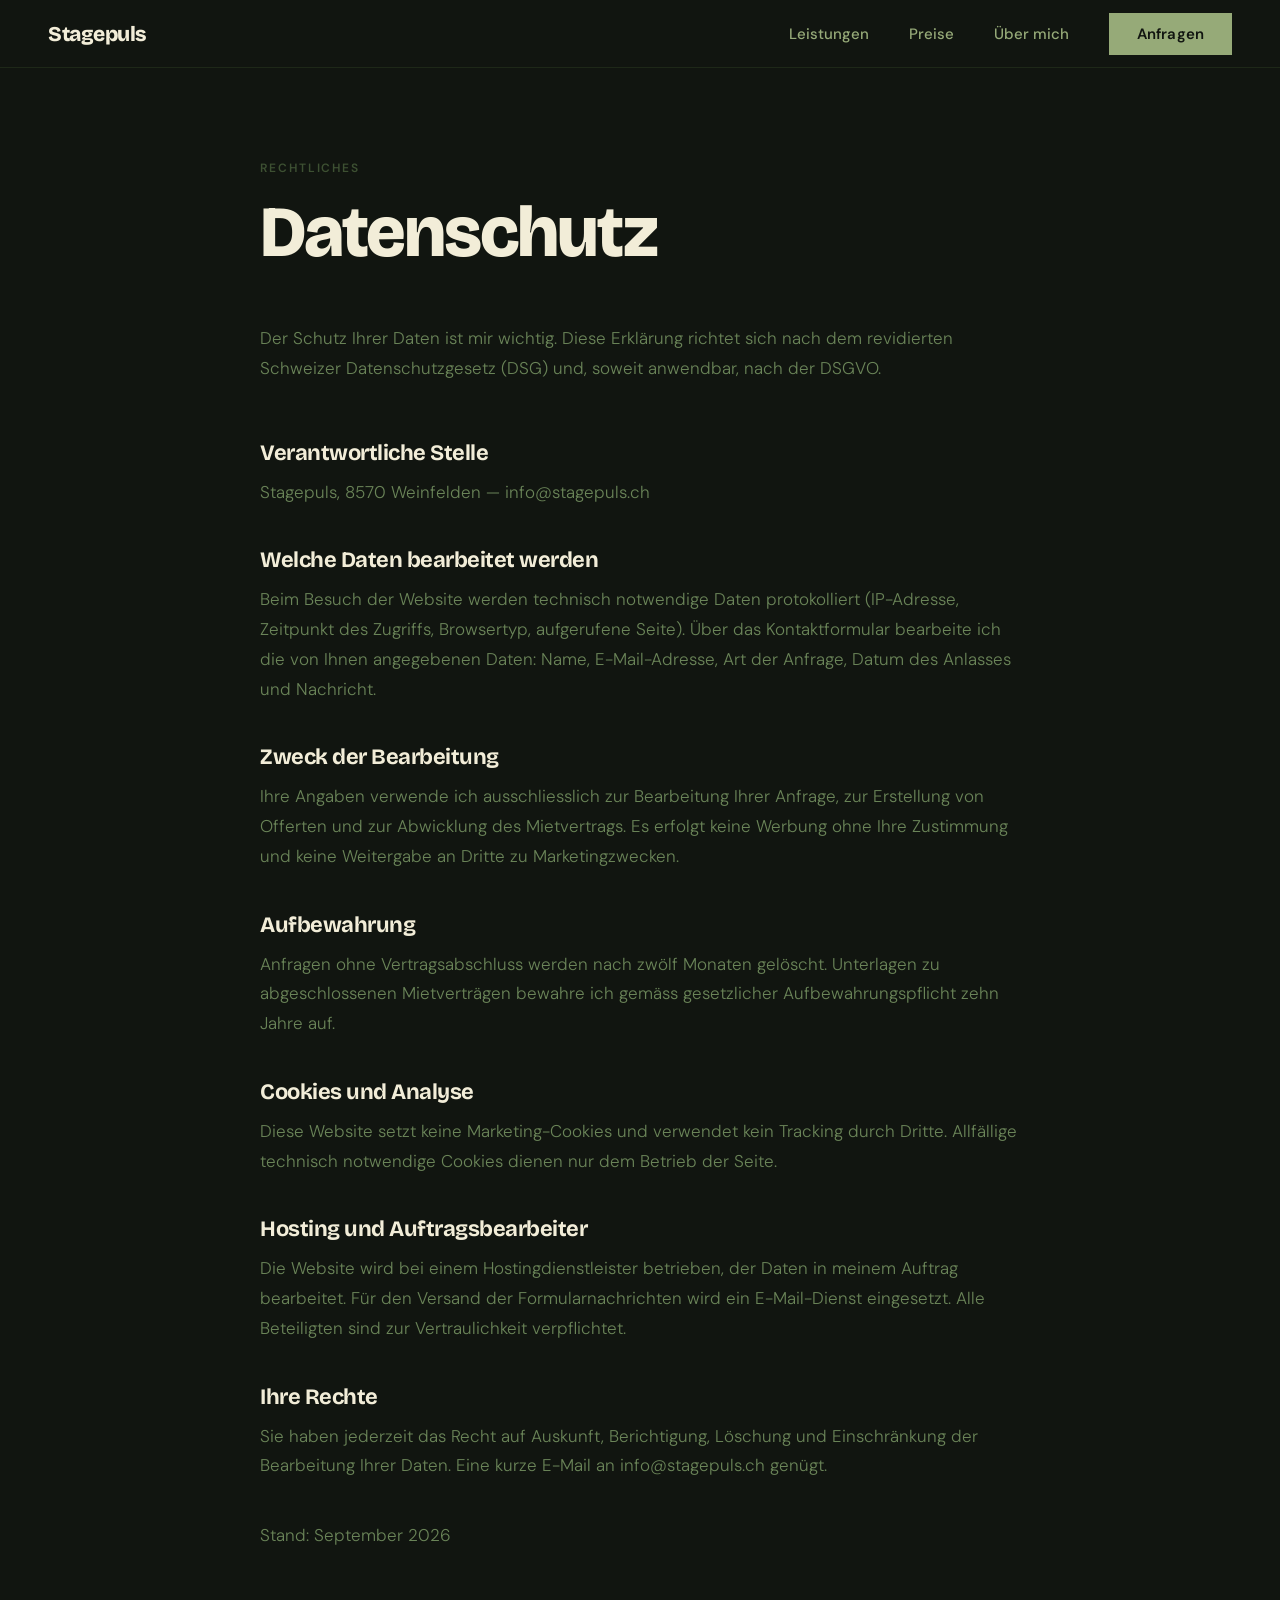
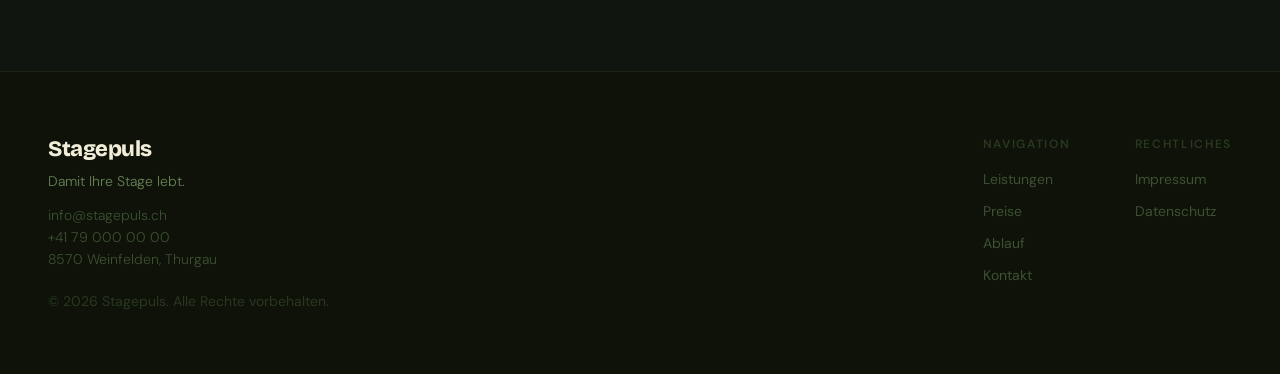
==== datenschutz.html @ b359ba01 "Add Stagepuls website as static HTML/CSS/JS Converts the design canvas draft into a plain multi-page" ====
<!DOCTYPE html>
<html lang="de-CH">
<head>
<meta charset="utf-8">
<meta name="viewport" content="width=device-width, initial-scale=1">
<title>Datenschutz | Stagepuls</title>
<meta name="description" content="Datenschutzerklärung von Stagepuls, Weinfelden.">
<link rel="canonical" href="https://stagepuls.ch/datenschutz.html">
<link rel="preconnect" href="https://fonts.googleapis.com">
<link rel="preconnect" href="https://fonts.gstatic.com" crossorigin>
<link href="https://fonts.googleapis.com/css2?family=Bricolage+Grotesque:opsz,wght@12..96,400;12..96,600;12..96,700;12..96,800&family=DM+Sans:wght@300;400;500;600&display=swap" rel="stylesheet">
<link rel="stylesheet" href="assets/style.css">
</head>
<body>

<nav class="nav">
  <a href="index.html" class="nav__logo">Stagepuls</a>
  <div class="nav__links">
    <a href="index.html#leistungen" class="nav__link">Leistungen</a>
    <a href="index.html#preise" class="nav__link">Preise</a>
    <a href="index.html#ueber" class="nav__link">Über mich</a>
    <button type="button" class="btn btn--primary" data-open-modal>Anfragen</button>
  </div>
</nav>

<section class="legal">
  <div class="legal__inner">
    <p class="eyebrow">Rechtliches</p>
    <h1 class="legal__title">Datenschutz</h1>
    <p class="legal__intro">Der Schutz Ihrer Daten ist mir wichtig. Diese Erklärung richtet sich nach dem revidierten Schweizer Datenschutzgesetz (DSG) und, soweit anwendbar, nach der DSGVO.</p>
    <div class="legal__blocks">
      <div>
        <h2>Verantwortliche Stelle</h2>
        <p>Stagepuls, 8570 Weinfelden — info@stagepuls.ch</p>
      </div>
      <div>
        <h2>Welche Daten bearbeitet werden</h2>
        <p>Beim Besuch der Website werden technisch notwendige Daten protokolliert (IP-Adresse, Zeitpunkt des Zugriffs, Browsertyp, aufgerufene Seite). Über das Kontaktformular bearbeite ich die von Ihnen angegebenen Daten: Name, E-Mail-Adresse, Art der Anfrage, Datum des Anlasses und Nachricht.</p>
      </div>
      <div>
        <h2>Zweck der Bearbeitung</h2>
        <p>Ihre Angaben verwende ich ausschliesslich zur Bearbeitung Ihrer Anfrage, zur Erstellung von Offerten und zur Abwicklung des Mietvertrags. Es erfolgt keine Werbung ohne Ihre Zustimmung und keine Weitergabe an Dritte zu Marketingzwecken.</p>
      </div>
      <div>
        <h2>Aufbewahrung</h2>
        <p>Anfragen ohne Vertragsabschluss werden nach zwölf Monaten gelöscht. Unterlagen zu abgeschlossenen Mietverträgen bewahre ich gemäss gesetzlicher Aufbewahrungspflicht zehn Jahre auf.</p>
      </div>
      <div>
        <h2>Cookies und Analyse</h2>
        <p>Diese Website setzt keine Marketing-Cookies und verwendet kein Tracking durch Dritte. Allfällige technisch notwendige Cookies dienen nur dem Betrieb der Seite.</p>
      </div>
      <div>
        <h2>Hosting und Auftragsbearbeiter</h2>
        <p>Die Website wird bei einem Hostingdienstleister betrieben, der Daten in meinem Auftrag bearbeitet. Für den Versand der Formularnachrichten wird ein E-Mail-Dienst eingesetzt. Alle Beteiligten sind zur Vertraulichkeit verpflichtet.</p>
      </div>
      <div>
        <h2>Ihre Rechte</h2>
        <p>Sie haben jederzeit das Recht auf Auskunft, Berichtigung, Löschung und Einschränkung der Bearbeitung Ihrer Daten. Eine kurze E-Mail an info@stagepuls.ch genügt.</p>
      </div>
      <p class="legal__stamp">Stand: September 2026</p>
    </div>
  </div>
</section>

<footer class="footer">
  <div class="footer__inner">
    <div>
      <p class="footer__brand">Stagepuls</p>
      <p class="footer__tagline">Damit Ihre Stage lebt.</p>
      <div class="footer__meta">
        <p>info@stagepuls.ch</p>
        <p>+41 79 000 00 00</p>
        <p>8570 Weinfelden, Thurgau</p>
      </div>
      <p class="footer__copy">© 2026 Stagepuls. Alle Rechte vorbehalten.</p>
    </div>
    <div class="footer__cols">
      <div class="footer__col">
        <p class="footer__col-title">Navigation</p>
        <a href="index.html#leistungen">Leistungen</a>
        <a href="index.html#preise">Preise</a>
        <a href="index.html#ablauf">Ablauf</a>
        <a href="index.html#kontakt">Kontakt</a>
      </div>
      <div class="footer__col">
        <p class="footer__col-title">Rechtliches</p>
        <a href="impressum.html">Impressum</a>
        <a href="datenschutz.html">Datenschutz</a>
      </div>
    </div>
  </div>
</footer>

<div id="anfrage-modal" class="modal-overlay" data-close-modal>
  <div class="modal">
    <button type="button" class="modal__close" data-close-modal aria-label="Schliessen">×</button>
    <p class="modal__eyebrow">Anfrage</p>
    <h3 class="modal__title">Reden wir über<br>Ihren Anlass.</h3>
    <form action="https://formsubmit.co/info@stagepuls.ch" method="POST" class="form">
      <div class="field">
        <label for="modal-name">Name *</label>
        <input type="text" id="modal-name" name="name" placeholder="Max Muster" required>
      </div>
      <div class="field">
        <label for="modal-email">E-Mail *</label>
        <input type="email" id="modal-email" name="email" placeholder="name@beispiel.ch" required>
      </div>
      <div class="field">
        <label for="modal-anfrage">Art der Anfrage</label>
        <select id="modal-anfrage" name="anfrage">
          <option value="">Bitte wählen …</option>
          <option value="ton">Tonanlage</option>
          <option value="licht">Lichttechnik</option>
          <option value="tonlicht">Ton und Licht</option>
          <option value="dj">DJ für den Abend</option>
          <option value="paket-klein">Paket Klein und stimmig</option>
          <option value="paket-abend">Paket Der ganze Abend</option>
          <option value="paket-buehne">Paket Grosse Stage</option>
          <option value="beratung">Allgemeine Anfrage</option>
        </select>
      </div>
      <div class="field">
        <label for="modal-datum">Datum des Anlasses</label>
        <input type="date" id="modal-datum" name="datum">
      </div>
      <div class="field">
        <label for="modal-nachricht">Nachricht *</label>
        <textarea id="modal-nachricht" name="nachricht" placeholder="Ort, Gästezahl, Lieferung gewünscht?" rows="5" required></textarea>
      </div>
      <button type="submit" class="btn--submit">Nachricht senden →</button>
    </form>
  </div>
</div>

<script src="assets/script.js"></script>
</body>
</html>
---- assets/style.css ----
/* Stagepuls — global styles */

:root {
  --bg-darkest: #111510;
  --bg-dark: #181f13;
  --bg-card: #1e2818;
  --bg-card-hover: #242f1c;
  --bg-input: #1a2314;
  --bg-footer: #0e1209;
  --border: #2d3c26;
  --border-soft: #1e2818;
  --border-footer: #1a2214;
  --text: #f2edd8;
  --text-muted: #6a8458;
  --text-muted-light: #8aaa70;
  --text-dim: #3d5032;
  --text-dimmer: #2a3820;
  --accent: #96aa78;
  --accent-hover: #aac484;
  --gold: #c49050;
  --font-heading: 'Bricolage Grotesque', sans-serif;
  --font-body: 'DM Sans', system-ui, sans-serif;
}

*, *::before, *::after {
  box-sizing: border-box;
  margin: 0;
  padding: 0;
}

html {
  scroll-behavior: smooth;
}

body {
  background: var(--bg-dark);
  color: var(--text);
  font-family: var(--font-body);
  -webkit-font-smoothing: antialiased;
}

section, footer {
  scroll-margin-top: 80px;
}

::placeholder {
  color: var(--text-dim);
}

input, select, textarea, button {
  font-family: inherit;
}

a {
  color: inherit;
  text-decoration: none;
}

a:hover {
  color: var(--accent);
}

option {
  background: #1e2818;
  color: var(--text);
}

@keyframes fadeIn {
  from { opacity: 0; }
  to { opacity: 1; }
}

/* Reveal-on-scroll animation base state */
[data-animate], [data-hero-animate] {
  opacity: 0;
  transform: translateY(36px);
  transition: opacity 0.7s ease, transform 0.7s ease;
}

[data-hero-animate] {
  transform: translateY(28px);
}

[data-animate].is-visible, [data-hero-animate].is-visible {
  opacity: 1;
  transform: translateY(0);
}

/* Navigation */
.nav {
  position: fixed;
  top: 0;
  left: 0;
  right: 0;
  z-index: 1000;
  background: var(--bg-darkest);
  border-bottom: 1px solid var(--border-soft);
  height: 68px;
  display: flex;
  align-items: center;
  padding: 0 48px;
  justify-content: space-between;
  gap: 24px;
}

.nav__logo {
  font-family: var(--font-heading);
  font-weight: 800;
  font-size: 21px;
  color: var(--text);
  letter-spacing: -0.5px;
}

.nav__links {
  display: flex;
  align-items: center;
  gap: 40px;
}

.nav__link {
  font-size: 15px;
  font-weight: 500;
  color: var(--accent);
  transition: opacity 0.15s;
}

.nav__link:hover {
  opacity: 0.65;
  color: var(--accent);
}

.btn {
  border: none;
  cursor: pointer;
  letter-spacing: 0.01em;
  font-weight: 600;
}

.btn--primary {
  background: var(--accent);
  color: var(--bg-darkest);
  padding: 11px 28px;
  font-size: 15px;
  transition: background 0.15s;
}

.btn--primary:hover {
  background: var(--accent-hover);
  color: var(--bg-darkest);
}

/* Hero */
.hero {
  background: var(--bg-darkest);
  min-height: 100vh;
  display: flex;
  flex-direction: column;
  justify-content: flex-end;
  padding: 0 48px 80px;
}

.hero__inner {
  max-width: 1200px;
  margin: 0 auto;
  width: 100%;
  padding-top: 160px;
}

.hero__eyebrow {
  font-size: 12px;
  font-weight: 600;
  letter-spacing: 0.18em;
  color: var(--text-dim);
  text-transform: uppercase;
  margin-bottom: 40px;
}

.hero__title {
  font-family: var(--font-heading);
  font-weight: 800;
  font-size: clamp(56px, 9vw, 128px);
  line-height: 0.93;
  color: var(--text);
  letter-spacing: -3px;
  margin-bottom: 56px;
}

.hero__row {
  display: flex;
  align-items: flex-start;
  gap: 48px;
  flex-wrap: wrap;
}

.hero__lead {
  font-size: 18px;
  color: var(--text-muted);
  max-width: 440px;
  line-height: 1.65;
  font-weight: 300;
}

.hero__actions {
  display: flex;
  flex-direction: column;
  gap: 16px;
}

.btn--hero {
  padding: 18px 44px;
  font-size: 17px;
  white-space: nowrap;
}

.hero__link {
  font-size: 14px;
  color: var(--text-dim);
  text-align: center;
  letter-spacing: 0.03em;
  transition: color 0.15s;
}

.hero__link:hover {
  color: var(--accent);
}

.hero__stats {
  margin-top: 80px;
  display: flex;
  gap: 0;
  border-top: 1px solid var(--border-soft);
  padding-top: 48px;
  flex-wrap: wrap;
}

.hero__stat {
  padding-right: 56px;
  border-right: 1px solid var(--border-soft);
}

.hero__stat:last-child {
  padding-right: 0;
  padding-left: 56px;
  border-right: none;
}

.hero__stat-num {
  font-family: var(--font-heading);
  font-weight: 800;
  font-size: 38px;
  color: var(--text);
  letter-spacing: -1px;
}

.hero__stat-label {
  font-size: 13px;
  color: var(--text-dim);
  margin-top: 6px;
}

/* Generic section */
.section {
  padding: 120px 48px;
}

.section--dark {
  background: var(--bg-dark);
}

.section--darker {
  background: var(--bg-darkest);
}

.section__inner {
  max-width: 1200px;
  margin: 0 auto;
  width: 100%;
}

.eyebrow {
  font-size: 12px;
  font-weight: 600;
  letter-spacing: 0.16em;
  color: var(--text-dim);
  text-transform: uppercase;
  margin-bottom: 20px;
}

.section__head {
  display: flex;
  justify-content: space-between;
  align-items: flex-end;
  margin-bottom: 72px;
  gap: 40px;
  flex-wrap: wrap;
}

.section__title {
  font-family: var(--font-heading);
  font-weight: 800;
  font-size: clamp(36px, 4.5vw, 68px);
  line-height: 1.0;
  letter-spacing: -2px;
  color: var(--text);
}

.section__desc {
  font-size: 17px;
  color: var(--text-muted);
  max-width: 380px;
  line-height: 1.65;
  font-weight: 300;
  padding-bottom: 8px;
}

/* Leistungen grid */
.grid-2 {
  display: grid;
  grid-template-columns: repeat(auto-fit, minmax(440px, 1fr));
  gap: 1px;
  background: var(--border);
  border: 1px solid var(--border);
}

.card {
  background: var(--bg-card);
  padding: 52px 44px;
  transition: background 0.2s;
}

.card:hover {
  background: var(--bg-card-hover);
}

.card__num {
  font-family: var(--font-heading);
  font-weight: 800;
  font-size: 52px;
  color: var(--gold);
  margin-bottom: 28px;
  line-height: 1;
  letter-spacing: -2px;
}

.card__title {
  font-family: var(--font-heading);
  font-weight: 700;
  font-size: 28px;
  margin-bottom: 18px;
  letter-spacing: -0.5px;
  color: var(--text);
}

.card__text {
  font-size: 16px;
  color: var(--text-muted);
  line-height: 1.75;
  font-weight: 300;
}

/* Pricing */
.pricing-grid {
  display: grid;
  grid-template-columns: repeat(auto-fit, minmax(280px, 1fr));
  gap: 20px;
  margin-bottom: 80px;
}

.price-card {
  border: 1px solid var(--border);
  padding: 44px 36px;
  background: var(--bg-card);
  display: flex;
  flex-direction: column;
  transition: border-color 0.2s;
  position: relative;
}

.price-card:hover {
  border-color: var(--accent);
}

.price-card--featured {
  border: 2px solid var(--accent);
}

.price-card--featured:hover {
  border-color: var(--accent);
}

.price-card__badge {
  position: absolute;
  top: -13px;
  left: 36px;
  background: var(--gold);
  padding: 4px 18px;
  font-size: 11px;
  font-weight: 700;
  letter-spacing: 0.1em;
  text-transform: uppercase;
  color: var(--bg-darkest);
}

.price-card__label {
  font-size: 12px;
  font-weight: 600;
  letter-spacing: 0.14em;
  color: var(--text-dim);
  text-transform: uppercase;
  margin-bottom: 28px;
}

.price-card__price {
  font-family: var(--font-heading);
  font-weight: 800;
  font-size: 44px;
  letter-spacing: -1.5px;
  color: var(--text);
  margin-bottom: 4px;
}

.price-card__sub {
  font-size: 13px;
  color: var(--text-dim);
  margin-bottom: 40px;
}

.price-card__list {
  display: flex;
  flex-direction: column;
  gap: 14px;
  margin-bottom: 44px;
  border-top: 1px solid var(--border);
  padding-top: 32px;
  flex: 1;
}

.price-card__item {
  display: flex;
  gap: 14px;
  align-items: flex-start;
}

.price-card__dash {
  color: var(--accent);
  font-weight: 700;
  flex-shrink: 0;
  margin-top: 1px;
}

.price-card__item-text {
  font-size: 15px;
  color: var(--text-muted-light);
}

.btn--outline {
  width: 100%;
  border: 1.5px solid var(--accent);
  background: transparent;
  color: var(--accent);
  padding: 15px;
  font-size: 15px;
  font-weight: 500;
  cursor: pointer;
  transition: all 0.15s;
}

.btn--outline:hover {
  background: var(--accent);
  color: var(--bg-darkest);
}

.btn--filled {
  width: 100%;
  border: 1.5px solid var(--accent);
  background: var(--accent);
  color: var(--bg-darkest);
  padding: 15px;
  font-size: 15px;
  font-weight: 600;
  cursor: pointer;
  transition: all 0.15s;
}

.btn--filled:hover {
  background: var(--accent-hover);
  border-color: var(--accent-hover);
}

/* Additional services */
.extras {
  border-top: 1px solid var(--border);
  padding-top: 72px;
}

.extras__title {
  font-family: var(--font-heading);
  font-weight: 700;
  font-size: 32px;
  letter-spacing: -0.5px;
  margin-bottom: 36px;
  color: var(--text);
}

.extras-grid {
  display: grid;
  grid-template-columns: repeat(auto-fit, minmax(340px, 1fr));
  gap: 1px;
  background: var(--border);
  border: 1px solid var(--border);
}

.extra-item {
  background: var(--bg-card);
  padding: 36px 44px;
  display: flex;
  justify-content: space-between;
  align-items: center;
  gap: 24px;
  transition: background 0.2s;
}

.extra-item:hover {
  background: var(--bg-card-hover);
}

.extra-item__title {
  font-weight: 600;
  font-size: 19px;
  margin-bottom: 6px;
  color: var(--text);
}

.extra-item__desc {
  font-size: 14px;
  color: var(--text-muted);
  font-weight: 300;
}

.extra-item__price {
  font-family: var(--font-heading);
  font-weight: 800;
  font-size: 26px;
  white-space: nowrap;
  letter-spacing: -1px;
  color: var(--gold);
}

/* Ablauf */
.steps-grid {
  display: grid;
  grid-template-columns: repeat(auto-fit, minmax(240px, 1fr));
  gap: 1px;
  background: var(--border);
  border: 1px solid var(--border);
  margin-bottom: 64px;
}

.step {
  background: var(--bg-card);
  padding: 40px 36px;
}

.step__label {
  font-size: 12px;
  font-weight: 600;
  letter-spacing: 0.14em;
  color: var(--text-dim);
  text-transform: uppercase;
  margin-bottom: 18px;
}

.step__title {
  font-family: var(--font-heading);
  font-weight: 700;
  font-size: 22px;
  letter-spacing: -0.5px;
  color: var(--text);
  margin-bottom: 14px;
}

.step__text {
  font-size: 15px;
  color: var(--text-muted);
  line-height: 1.7;
  font-weight: 300;
}

.facts-grid {
  display: grid;
  grid-template-columns: repeat(auto-fit, minmax(260px, 1fr));
  gap: 40px;
  border-top: 1px solid var(--border-soft);
  padding-top: 48px;
}

.fact__title {
  font-weight: 600;
  font-size: 17px;
  color: var(--text);
  margin-bottom: 8px;
}

.fact__text {
  font-size: 15px;
  color: var(--text-muted);
  line-height: 1.7;
  font-weight: 300;
}

/* Ueber */
.about-grid {
  max-width: 1200px;
  margin: 0 auto;
  width: 100%;
  display: grid;
  grid-template-columns: repeat(auto-fit, minmax(340px, 1fr));
  gap: 80px;
  align-items: center;
}

.about__title {
  font-family: var(--font-heading);
  font-weight: 800;
  font-size: clamp(36px, 4vw, 60px);
  line-height: 1.05;
  letter-spacing: -2px;
  color: var(--text);
}

.about__text {
  font-size: 18px;
  color: var(--text-muted);
  line-height: 1.75;
  font-weight: 300;
  margin-bottom: 28px;
}

.btn--about {
  padding: 16px 40px;
  font-size: 16px;
}

/* Einsatzgebiet */
.regions-title {
  font-family: var(--font-heading);
  font-weight: 800;
  font-size: clamp(32px, 4vw, 56px);
  line-height: 1.0;
  letter-spacing: -2px;
  color: var(--text);
}

.regions-list {
  display: flex;
  flex-wrap: wrap;
  gap: 12px 32px;
  border-top: 1px solid var(--border-soft);
  padding-top: 32px;
}

.regions-list p {
  font-size: 15px;
  color: var(--text-dim);
}

/* Kontakt / Forms */
.contact {
  max-width: 760px;
  margin: 0 auto;
  width: 100%;
}

.contact__title {
  font-family: var(--font-heading);
  font-weight: 800;
  font-size: clamp(36px, 4.5vw, 64px);
  line-height: 1.0;
  letter-spacing: -2px;
  margin-bottom: 20px;
  color: var(--text);
}

.contact__lead {
  font-size: 17px;
  color: var(--text-muted);
  margin-bottom: 64px;
  line-height: 1.6;
  font-weight: 300;
}

.form {
  display: flex;
  flex-direction: column;
  gap: 28px;
}

.form-row {
  display: grid;
  grid-template-columns: repeat(auto-fit, minmax(240px, 1fr));
  gap: 28px;
}

.field label {
  display: block;
  font-size: 12px;
  font-weight: 600;
  letter-spacing: 0.1em;
  text-transform: uppercase;
  color: var(--text-dim);
  margin-bottom: 10px;
}

.field input,
.field select,
.field textarea {
  width: 100%;
  border: 1px solid var(--border);
  background: var(--bg-input);
  padding: 14px 16px;
  font-size: 15px;
  color: var(--text);
  outline: none;
  transition: border-color 0.15s;
}

.field select {
  appearance: none;
  cursor: pointer;
}

.field input:focus,
.field select:focus,
.field textarea:focus {
  border-color: var(--accent);
}

.field textarea {
  resize: vertical;
}

.btn--submit {
  background: var(--accent);
  color: var(--bg-darkest);
  border: none;
  padding: 18px 52px;
  font-size: 16px;
  font-weight: 600;
  cursor: pointer;
  align-self: flex-start;
  transition: background 0.15s;
}

.btn--submit:hover {
  background: var(--accent-hover);
}

.form-note {
  font-size: 13px;
  color: var(--text-dim);
  font-weight: 300;
}

.form-note a {
  color: var(--accent);
}

/* Legal pages */
.legal {
  background: var(--bg-darkest);
  padding: 160px 48px 120px;
}

.legal__inner {
  max-width: 760px;
  margin: 0 auto;
  width: 100%;
}

.legal__title {
  font-family: var(--font-heading);
  font-weight: 800;
  font-size: clamp(40px, 6vw, 72px);
  line-height: 1.0;
  letter-spacing: -2px;
  color: var(--text);
  margin-bottom: 56px;
}

.legal__intro {
  font-size: 17px;
  color: var(--text-muted);
  line-height: 1.75;
  font-weight: 300;
  margin-bottom: 56px;
}

.legal__blocks {
  display: flex;
  flex-direction: column;
  gap: 40px;
}

.legal__blocks h2 {
  font-family: var(--font-heading);
  font-weight: 700;
  font-size: 22px;
  letter-spacing: -0.5px;
  color: var(--text);
  margin-bottom: 12px;
}

.legal__blocks p {
  font-size: 17px;
  color: var(--text-muted);
  line-height: 1.75;
  font-weight: 300;
}

.legal__stamp {
  font-size: 14px;
  color: var(--text-dimmer);
}

/* Footer */
.footer {
  background: var(--bg-footer);
  padding: 64px 48px;
  border-top: 1px solid var(--border-footer);
}

.footer__inner {
  max-width: 1200px;
  margin: 0 auto;
  width: 100%;
  display: flex;
  justify-content: space-between;
  align-items: flex-start;
  flex-wrap: wrap;
  gap: 48px;
}

.footer__brand {
  font-family: var(--font-heading);
  font-weight: 800;
  font-size: 22px;
  color: var(--text);
  margin-bottom: 10px;
  letter-spacing: -0.5px;
}

.footer__tagline {
  font-size: 14px;
  color: var(--text-muted);
  font-weight: 300;
  margin-bottom: 16px;
}

.footer__meta p {
  font-size: 14px;
  color: var(--text-dim);
  font-weight: 300;
  margin-bottom: 4px;
}

.footer__copy {
  font-size: 14px;
  color: var(--text-dimmer);
  margin-top: 24px;
}

.footer__cols {
  display: flex;
  gap: 64px;
  flex-wrap: wrap;
}

.footer__col {
  display: flex;
  flex-direction: column;
  gap: 14px;
}

.footer__col-title {
  font-size: 12px;
  font-weight: 600;
  letter-spacing: 0.14em;
  text-transform: uppercase;
  color: var(--text-dimmer);
  margin-bottom: 4px;
}

.footer__col a {
  font-size: 14px;
  color: var(--text-dim);
  transition: color 0.15s;
}

.footer__col a:hover {
  color: var(--accent);
}

/* Modal */
.modal-overlay {
  display: none;
  position: fixed;
  inset: 0;
  background: rgba(0, 0, 0, 0.85);
  z-index: 2000;
  align-items: center;
  justify-content: center;
  padding: 24px;
  animation: fadeIn 0.2s ease both;
}

.modal-overlay.is-open {
  display: flex;
}

.modal {
  background: var(--bg-dark);
  border: 1px solid var(--border);
  width: 100%;
  max-width: 640px;
  max-height: 90vh;
  overflow-y: auto;
  padding: 56px 52px;
  position: relative;
}

.modal__close {
  position: absolute;
  top: 20px;
  right: 24px;
  background: none;
  border: none;
  font-size: 28px;
  cursor: pointer;
  color: var(--text-dim);
  line-height: 1;
  transition: color 0.15s;
}

.modal__close:hover {
  color: var(--accent);
}

.modal__eyebrow {
  font-size: 12px;
  font-weight: 600;
  letter-spacing: 0.16em;
  color: var(--text-dim);
  text-transform: uppercase;
  margin-bottom: 16px;
}

.modal__title {
  font-family: var(--font-heading);
  font-weight: 800;
  font-size: 36px;
  letter-spacing: -1px;
  margin-bottom: 40px;
  color: var(--text);
}

.modal .form {
  gap: 22px;
}

/* Responsive */
@media (max-width: 720px) {
  .nav {
    padding: 0 20px;
  }

  .nav__links {
    gap: 20px;
  }

  .section {
    padding: 80px 20px;
  }

  .hero {
    padding: 0 20px 56px;
  }

  .modal {
    padding: 40px 28px;
  }

  .legal {
    padding: 120px 20px 80px;
  }

  .footer {
    padding: 48px 20px;
  }
}
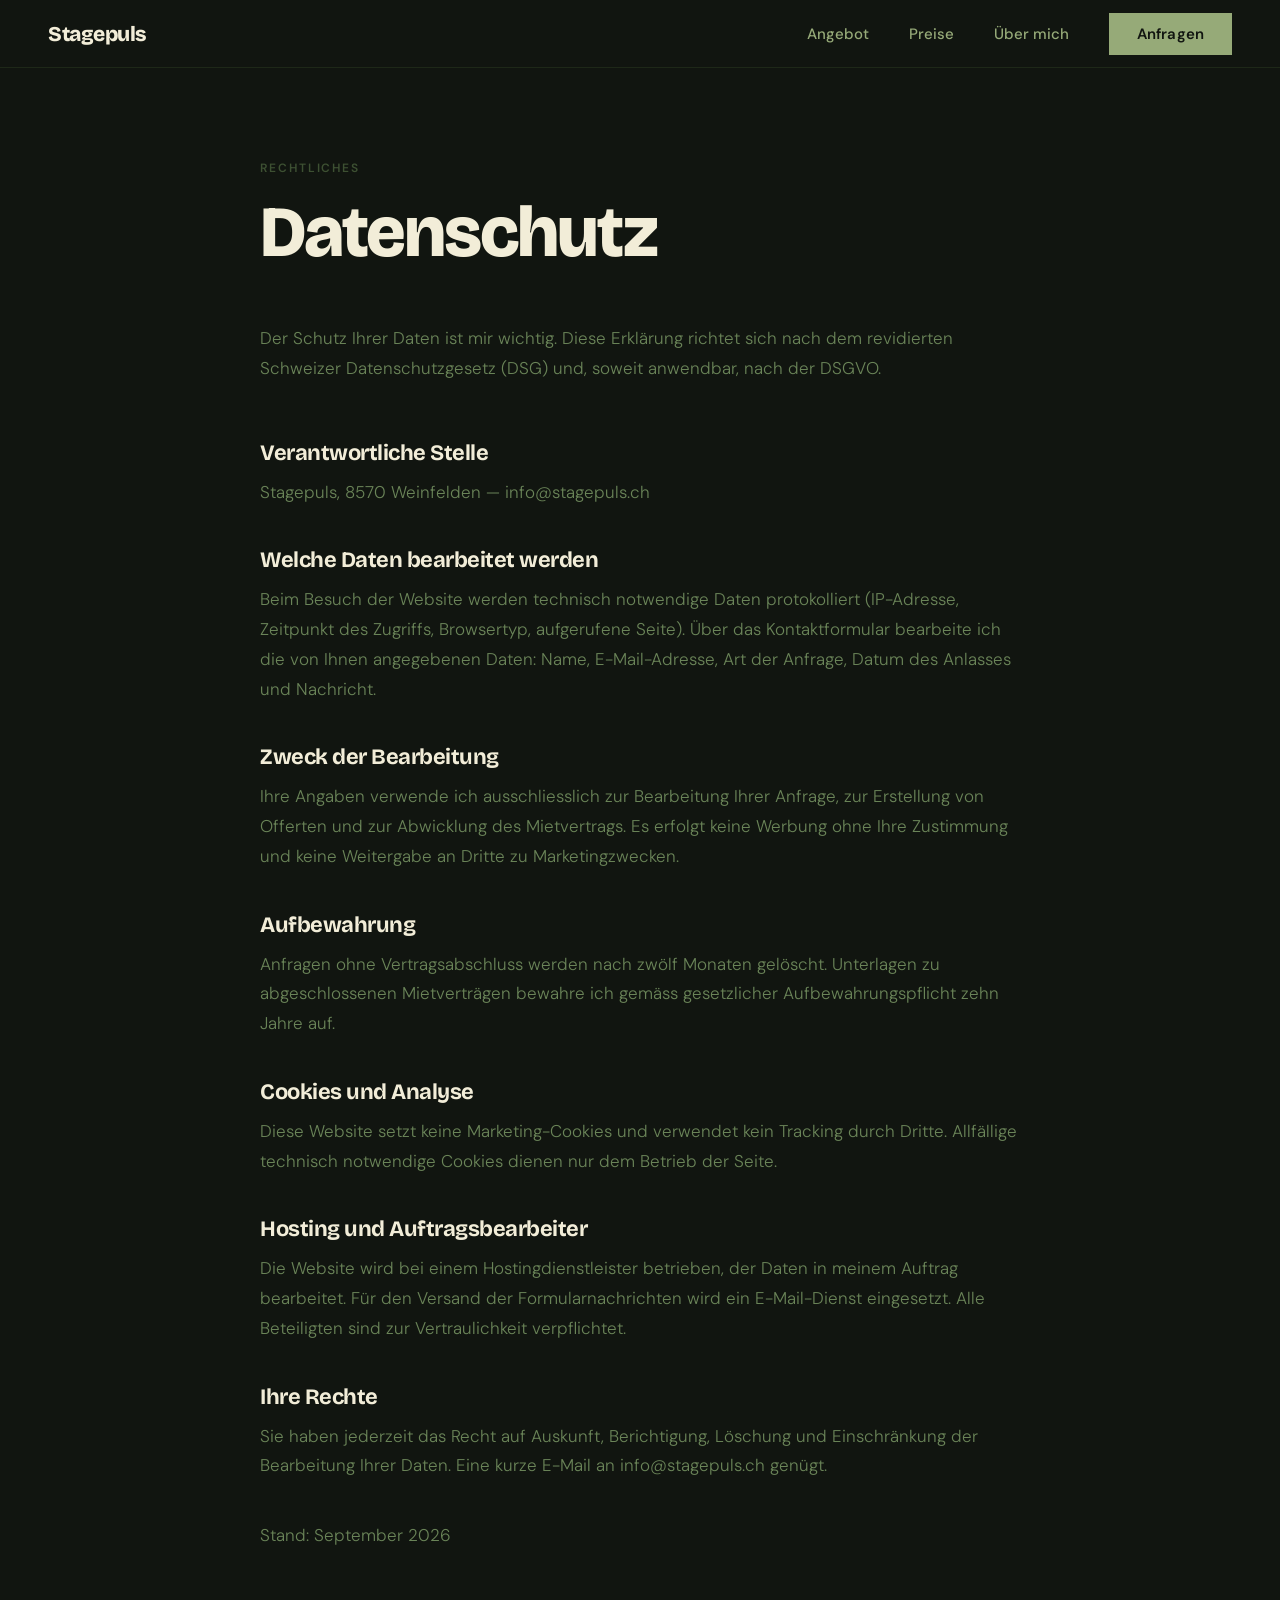
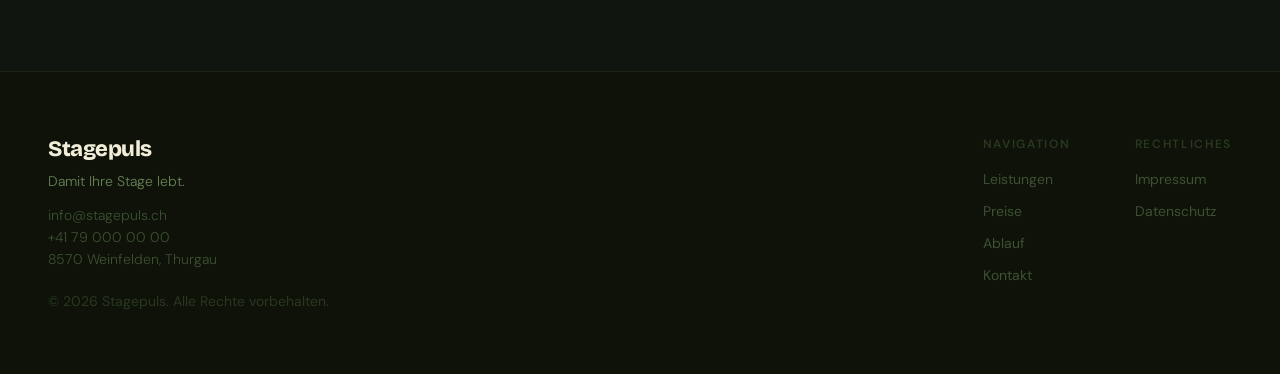
==== commit a05b7273: "Header-Navigation: "Leistungen" zu "Angebot" ändern Co-Authored-By: Claude Sonnet 5 <noreply@anthrop" ====
--- a/datenschutz.html
+++ b/datenschutz.html
@@ -16,7 +16,7 @@
 <nav class="nav">
   <a href="index.html" class="nav__logo">Stagepuls</a>
   <div class="nav__links">
-    <a href="index.html#leistungen" class="nav__link">Leistungen</a>
+    <a href="index.html#leistungen" class="nav__link">Angebot</a>
     <a href="index.html#preise" class="nav__link">Preise</a>
     <a href="index.html#ueber" class="nav__link">Über mich</a>
     <button type="button" class="btn btn--primary" data-open-modal>Anfragen</button>
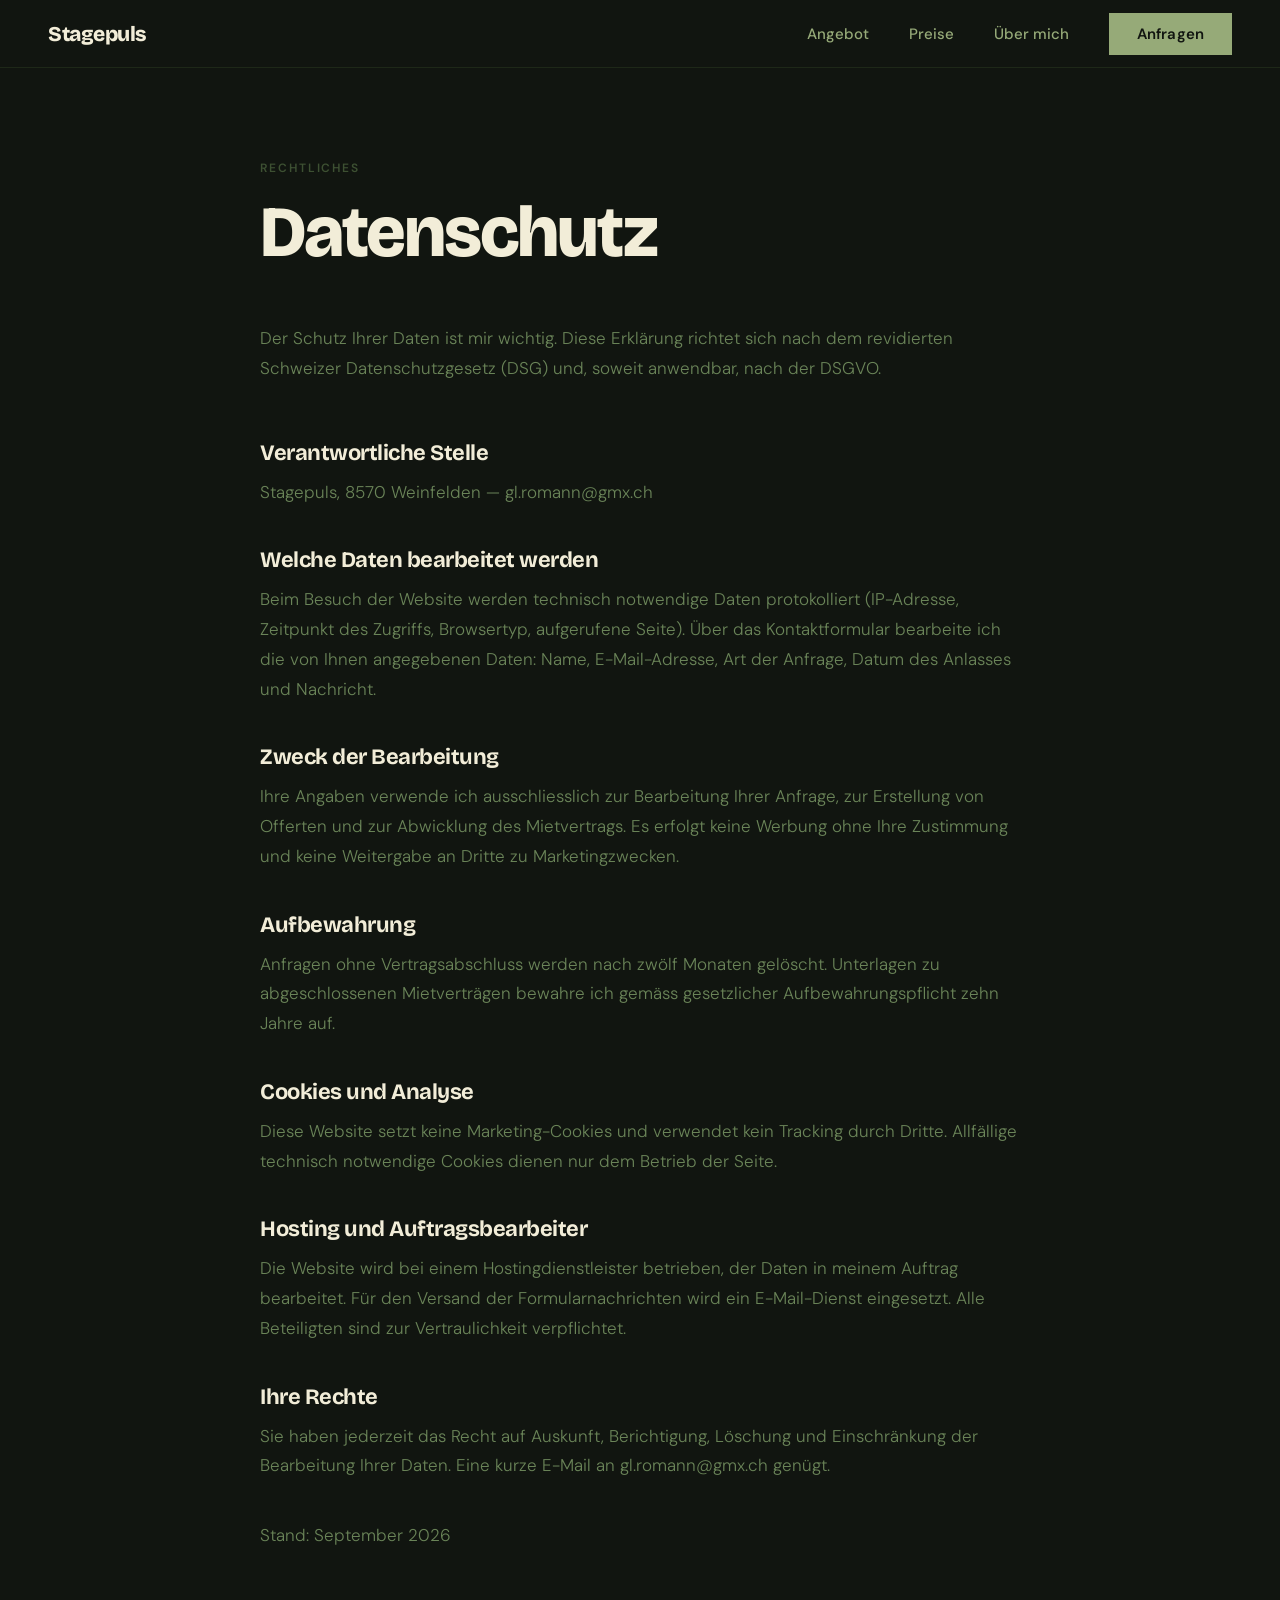
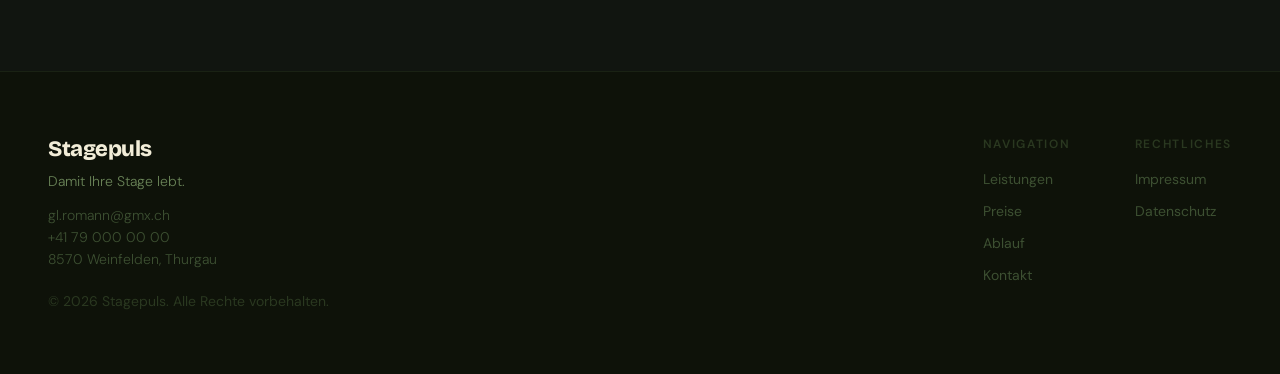
==== commit cb2072b4: "Kontakt-E-Mail überall auf gl.romann@gmx.ch umstellen Co-Authored-By: Claude Sonnet 5 <noreply@anthr" ====
--- a/datenschutz.html
+++ b/datenschutz.html
@@ -5,7 +5,7 @@
 <meta name="viewport" content="width=device-width, initial-scale=1">
 <title>Datenschutz | Stagepuls</title>
 <meta name="description" content="Datenschutzerklärung von Stagepuls, Weinfelden.">
-<link rel="canonical" href="https://stagepuls.ch/datenschutz.html">
+<link rel="canonical" href="https://gian-lucaromann.ch/datenschutz.html">
 <link rel="preconnect" href="https://fonts.googleapis.com">
 <link rel="preconnect" href="https://fonts.gstatic.com" crossorigin>
 <link href="https://fonts.googleapis.com/css2?family=Bricolage+Grotesque:opsz,wght@12..96,400;12..96,600;12..96,700;12..96,800&family=DM+Sans:wght@300;400;500;600&display=swap" rel="stylesheet">
@@ -31,7 +31,7 @@
     <div class="legal__blocks">
       <div>
         <h2>Verantwortliche Stelle</h2>
-        <p>Stagepuls, 8570 Weinfelden — info@stagepuls.ch</p>
+        <p>Stagepuls, 8570 Weinfelden — gl.romann@gmx.ch</p>
       </div>
       <div>
         <h2>Welche Daten bearbeitet werden</h2>
@@ -55,7 +55,7 @@
       </div>
       <div>
         <h2>Ihre Rechte</h2>
-        <p>Sie haben jederzeit das Recht auf Auskunft, Berichtigung, Löschung und Einschränkung der Bearbeitung Ihrer Daten. Eine kurze E-Mail an info@stagepuls.ch genügt.</p>
+        <p>Sie haben jederzeit das Recht auf Auskunft, Berichtigung, Löschung und Einschränkung der Bearbeitung Ihrer Daten. Eine kurze E-Mail an gl.romann@gmx.ch genügt.</p>
       </div>
       <p class="legal__stamp">Stand: September 2026</p>
     </div>
@@ -68,7 +68,7 @@
       <p class="footer__brand">Stagepuls</p>
       <p class="footer__tagline">Damit Ihre Stage lebt.</p>
       <div class="footer__meta">
-        <p>info@stagepuls.ch</p>
+        <p>gl.romann@gmx.ch</p>
         <p>+41 79 000 00 00</p>
         <p>8570 Weinfelden, Thurgau</p>
       </div>
@@ -96,7 +96,8 @@
     <button type="button" class="modal__close" data-close-modal aria-label="Schliessen">×</button>
     <p class="modal__eyebrow">Anfrage</p>
     <h3 class="modal__title">Reden wir über<br>Ihren Anlass.</h3>
-    <form action="https://formsubmit.co/info@stagepuls.ch" method="POST" class="form">
+    <form action="https://formsubmit.co/gl.romann@gmx.ch" method="POST" class="form">
+      <input type="hidden" name="_next" value="https://gian-lucaromann.ch/">
       <div class="field">
         <label for="modal-name">Name *</label>
         <input type="text" id="modal-name" name="name" placeholder="Max Muster" required>
